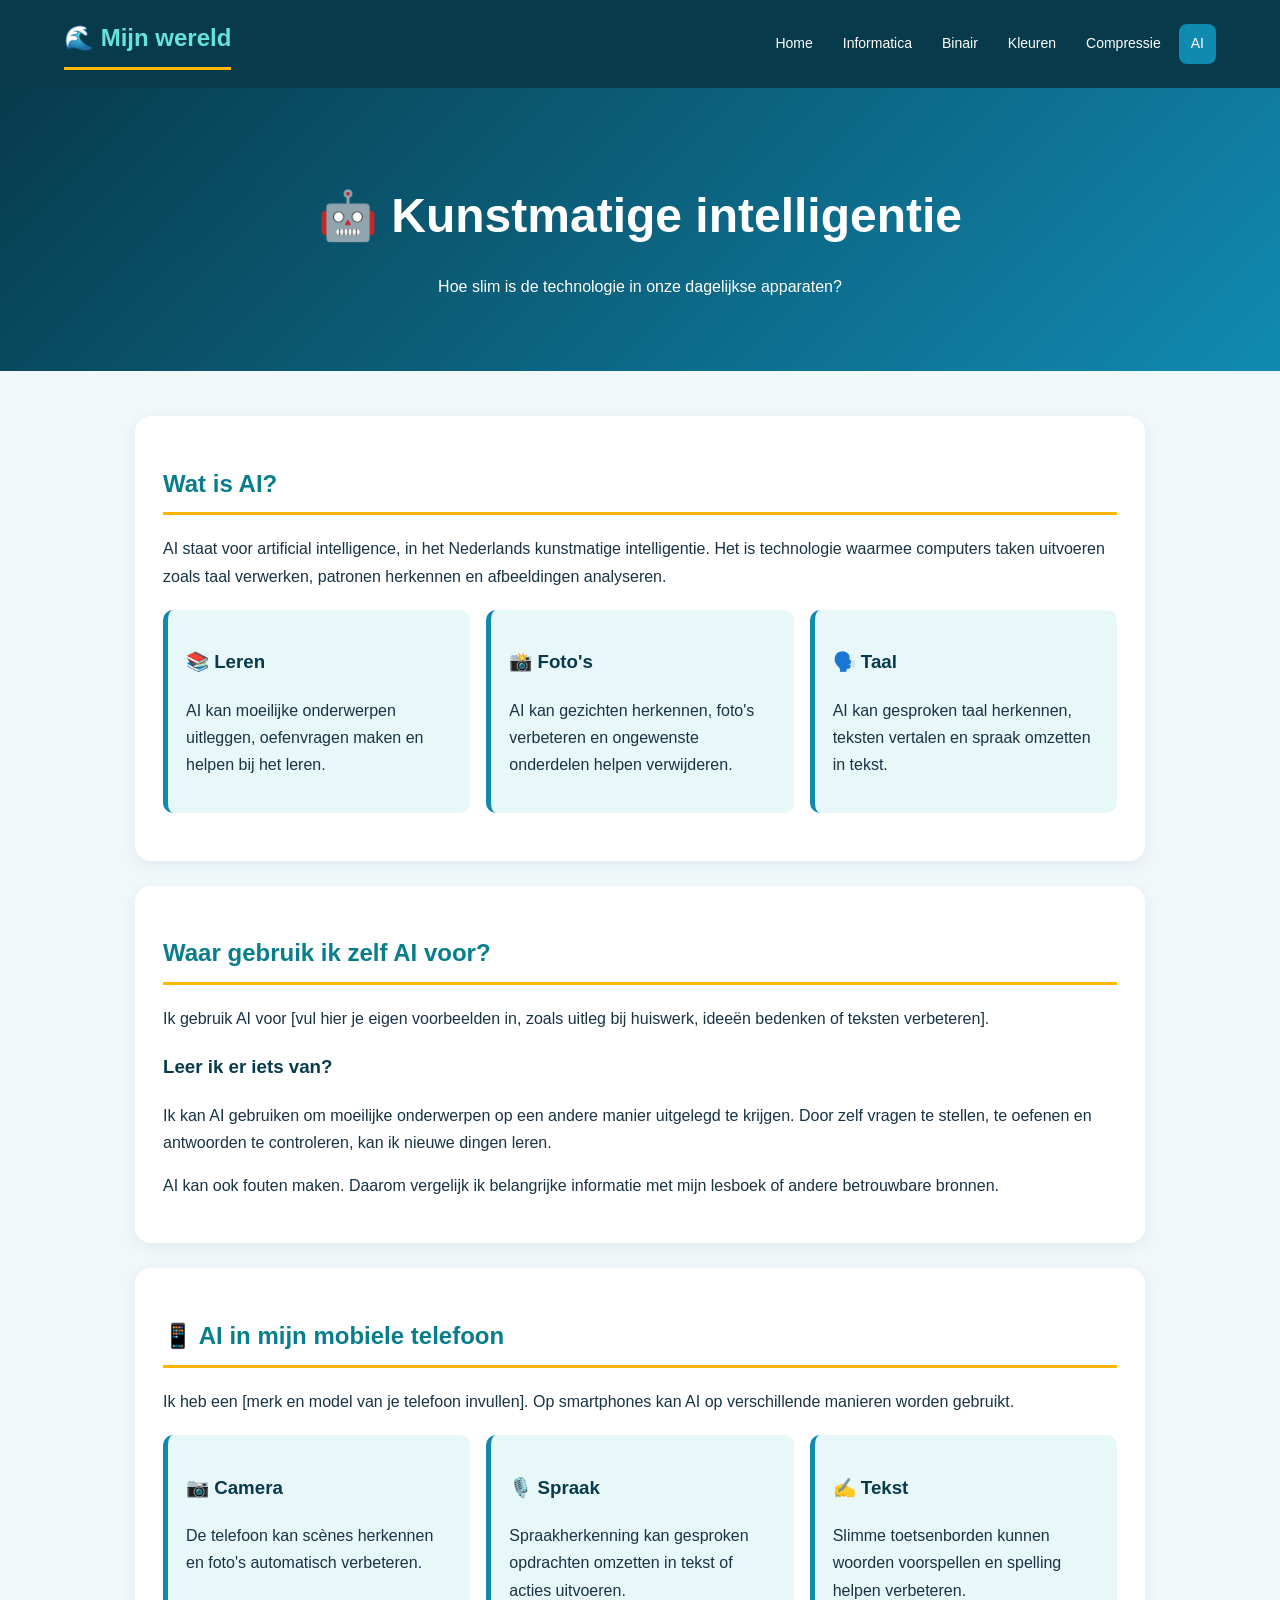
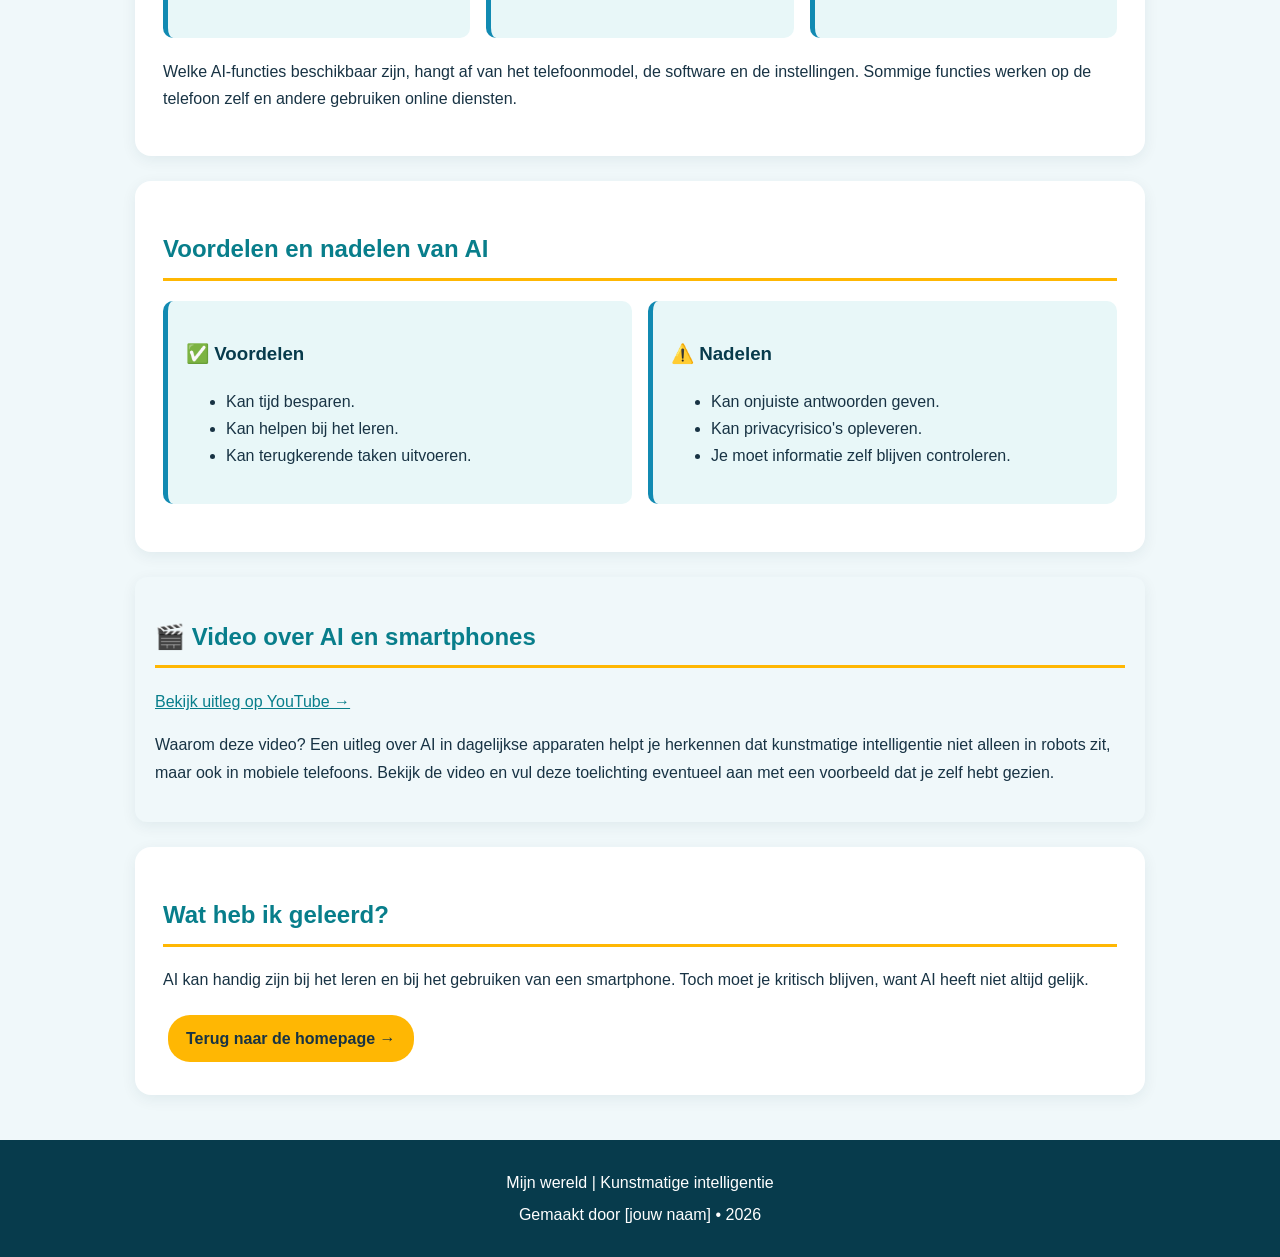
==== ai.html @ 595b7eab "jaa" ====
<!DOCTYPE html>
<html lang="nl">
<head>
    <meta charset="UTF-8">
    <meta name="viewport" content="width=device-width, initial-scale=1.0">
    <title>AI | Mijn wereld</title>
    <link rel="stylesheet" href="opmaak.css">
</head>
<body>
    <header>
        <h2>🌊 Mijn wereld</h2>
        <nav>
            <a href="index.html">Home</a>
            <a href="invoer.html">Informatica</a>
            <a href="binairstelsel.html">Binair</a>
            <a href="kleurmodellen.html">Kleuren</a>
            <a href="compressie.html">Compressie</a>
            <a class="actief" href="ai.html">AI</a>
        </nav>
    </header>

    <div class="hero">
        <h1>🤖 Kunstmatige intelligentie</h1>
        <p>Hoe slim is de technologie in onze dagelijkse apparaten?</p>
    </div>

    <main>
        <section>
            <h2>Wat is AI?</h2>
            <p>
                AI staat voor artificial intelligence, in het Nederlands
                kunstmatige intelligentie. Het is technologie waarmee
                computers taken uitvoeren zoals taal verwerken,
                patronen herkennen en afbeeldingen analyseren.
            </p>

            <div class="kaarten">
                <div class="kaart">
                    <h3>📚 Leren</h3>
                    <p>
                        AI kan moeilijke onderwerpen uitleggen,
                        oefenvragen maken en helpen bij het leren.
                    </p>
                </div>

                <div class="kaart">
                    <h3>📸 Foto's</h3>
                    <p>
                        AI kan gezichten herkennen, foto's verbeteren
                        en ongewenste onderdelen helpen verwijderen.
                    </p>
                </div>

                <div class="kaart">
                    <h3>🗣️ Taal</h3>
                    <p>
                        AI kan gesproken taal herkennen, teksten vertalen
                        en spraak omzetten in tekst.
                    </p>
                </div>
            </div>
        </section>

        <section>
            <h2>Waar gebruik ik zelf AI voor?</h2>

            <!-- Vul dit onderdeel aan met je eigen ervaringen -->
            <p>
                Ik gebruik AI voor [vul hier je eigen voorbeelden in,
                zoals uitleg bij huiswerk, ideeën bedenken of teksten verbeteren].
            </p>

            <h3>Leer ik er iets van?</h3>
            <p>
                Ik kan AI gebruiken om moeilijke onderwerpen op een
                andere manier uitgelegd te krijgen. Door zelf vragen
                te stellen, te oefenen en antwoorden te controleren,
                kan ik nieuwe dingen leren.
            </p>
            <p>
                AI kan ook fouten maken. Daarom vergelijk ik belangrijke
                informatie met mijn lesboek of andere betrouwbare bronnen.
            </p>
        </section>

        <section>
            <h2>📱 AI in mijn mobiele telefoon</h2>

            <!-- Vul hier het echte merk en model in -->
            <p>
                Ik heb een [merk en model van je telefoon invullen].
                Op smartphones kan AI op verschillende manieren worden
                gebruikt.
            </p>

            <div class="kaarten">
                <div class="kaart">
                    <h3>📷 Camera</h3>
                    <p>
                        De telefoon kan scènes herkennen en foto's
                        automatisch verbeteren.
                    </p>
                </div>

                <div class="kaart">
                    <h3>🎙️ Spraak</h3>
                    <p>
                        Spraakherkenning kan gesproken opdrachten
                        omzetten in tekst of acties uitvoeren.
                    </p>
                </div>

                <div class="kaart">
                    <h3>✍️ Tekst</h3>
                    <p>
                        Slimme toetsenborden kunnen woorden voorspellen
                        en spelling helpen verbeteren.
                    </p>
                </div>
            </div>

            <p>
                Welke AI-functies beschikbaar zijn, hangt af van het
                telefoonmodel, de software en de instellingen.
                Sommige functies werken op de telefoon zelf en andere
                gebruiken online diensten.
            </p>
        </section>

        <section>
            <h2>Voordelen en nadelen van AI</h2>

            <div class="kaarten">
                <div class="kaart">
                    <h3>✅ Voordelen</h3>
                    <ul>
                        <li>Kan tijd besparen.</li>
                        <li>Kan helpen bij het leren.</li>
                        <li>Kan terugkerende taken uitvoeren.</li>
                    </ul>
                </div>

                <div class="kaart">
                    <h3>⚠️ Nadelen</h3>
                    <ul>
                        <li>Kan onjuiste antwoorden geven.</li>
                        <li>Kan privacyrisico's opleveren.</li>
                        <li>Je moet informatie zelf blijven controleren.</li>
                    </ul>
                </div>
            </div>
        </section>

        <section class="video">
            <h2>🎬 Video over AI en smartphones</h2>
            <a href="https://www.youtube.com/results?search_query=kunstmatige+intelligentie+AI+smartphone+uitleg+Nederlands"
               target="_blank" rel="noopener noreferrer">
                Bekijk uitleg op YouTube →
            </a>
            <p>
                Waarom deze video? Een uitleg over AI in dagelijkse
                apparaten helpt je herkennen dat kunstmatige intelligentie
                niet alleen in robots zit, maar ook in mobiele telefoons.
                Bekijk de video en vul deze toelichting eventueel aan
                met een voorbeeld dat je zelf hebt gezien.
            </p>
        </section>

        <section>
            <h2>Wat heb ik geleerd?</h2>
            <p>
                AI kan handig zijn bij het leren en bij het gebruiken
                van een smartphone. Toch moet je kritisch blijven,
                want AI heeft niet altijd gelijk.
            </p>
            <a class="knop" href="index.html">Terug naar de homepage →</a>
        </section>
    </main>

    <footer>
        <p>Mijn wereld | Kunstmatige intelligentie</p>
        <p>Gemaakt door [jouw naam] • 2026</p>
    </footer>
</body>
</html>
---- opmaak.css ----
* {
    box-sizing: border-box;
    scroll-behavior: smooth;
}

body {
    margin: 0;
    font-family: Arial, Helvetica, sans-serif;
    background: #f0f8fa;
    color: #183344;
    line-height: 1.7;
}

/* Het menu bovenaan iedere pagina */
header {
    background: #073b4c;
    color: white;
    padding: 18px 5%;
    display: flex;
    justify-content: space-between;
    align-items: center;
    flex-wrap: wrap;
    gap: 15px;
}

header h2 {
    color: #66e3dc;
    margin: 0;
}

nav {
    display: flex;
    flex-wrap: wrap;
    gap: 6px;
}

nav a {
    color: white;
    text-decoration: none;
    padding: 8px 12px;
    border-radius: 8px;
    font-size: 14px;
}

/* Een kleurverandering wanneer je over een menu-item gaat */
nav a:hover,
nav a.actief {
    background: #118ab2;
}

/* De grote titel bovenaan een pagina */
.hero {
    background: linear-gradient(135deg, #073b4c, #118ab2);
    color: white;
    text-align: center;
    padding: 55px 20px;
}

.hero h1 {
    font-size: clamp(30px, 5vw, 48px);
    margin-bottom: 10px;
}

/* De hoofdinhoud blijft netjes in het midden */
main {
    max-width: 1050px;
    margin: auto;
    padding: 20px;
}

/* Witte vlakken voor de verschillende onderdelen */
section {
    background: white;
    padding: 28px;
    margin: 25px 0;
    border-radius: 16px;
    box-shadow: 0 4px 15px #073b4c12;
}

h2 {
    color: #087e8b;
    border-bottom: 3px solid #ffb703;
    padding-bottom: 8px;
}

h3 {
    color: #073b4c;
}

/* Afbeeldingen passen zich aan de beschikbare ruimte aan */
.afbeelding {
    display: block;
    width: 100%;
    max-height: 430px;
    object-fit: cover;
    border-radius: 12px;
    margin: 18px 0;
}

/* Kaarten voor voorbeelden en begrippen */
.kaarten {
    display: grid;
    grid-template-columns: repeat(auto-fit, minmax(210px, 1fr));
    gap: 16px;
    margin: 20px 0;
}

.kaart {
    background: #e8f7f8;
    padding: 18px;
    border-left: 5px solid #118ab2;
    border-radius: 10px;
}

/* Knoppen en gewone links */
.knop {
    display: inline-block;
    background: #ffb703;
    color: #183344;
    padding: 10px 18px;
    border-radius: 22px;
    text-decoration: none;
    font-weight: bold;
    margin: 5px;
}

.knop:hover {
    background: #ffd166;
}

a {
    color: #087e8b;
}

.video {
    background: #f0f8fa;
    padding: 20px;
    border-radius: 12px;
    margin-top: 25px;
}

/* Video's passen zich aan aan het scherm */
iframe {
    display: block;
    width: 100%;
    aspect-ratio: 16 / 9;
    border: 0;
    border-radius: 10px;
    margin: 15px 0;
}

/* Voorbeeldkleuren bij de pagina over kleurmodellen */
.kleuren {
    display: grid;
    grid-template-columns: repeat(3, 1fr);
    gap: 10px;
    text-align: center;
}

.kleur {
    color: white;
    padding: 22px 5px;
    border-radius: 10px;
    font-weight: bold;
}

.rood { background: #f00; }
.groen { background: #00a83b; }
.blauw { background: #05f; }

/* Onderaan iedere pagina */
footer {
    background: #073b4c;
    color: white;
    text-align: center;
    padding: 24px;
}

footer p {
    margin: 5px;
}

/* Kleine schermen, zoals mobiele telefoons */
@media (max-width: 600px) {
    header {
        justify-content: center;
        text-align: center;
    }

    nav {
        justify-content: center;
    }

    section {
        padding: 20px;
    }

    .kleuren {
        grid-template-columns: 1fr;
    }
}
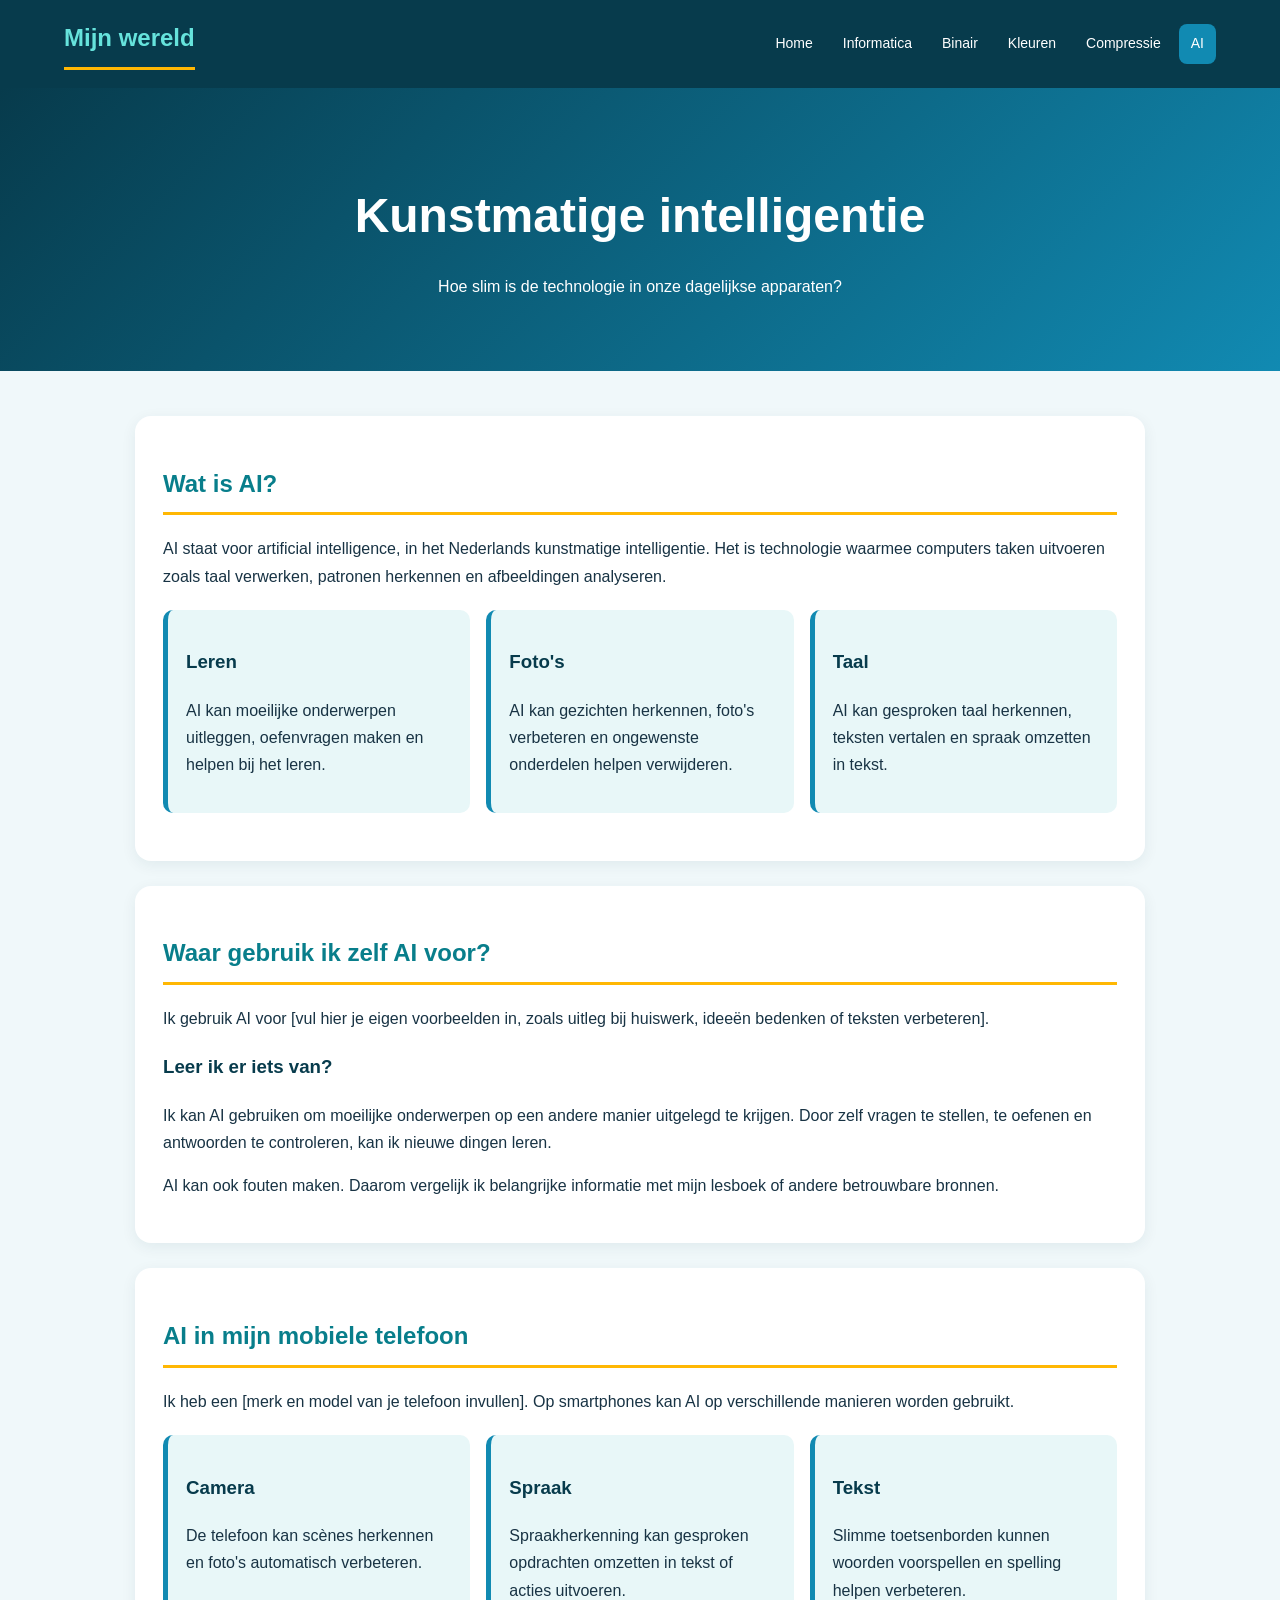
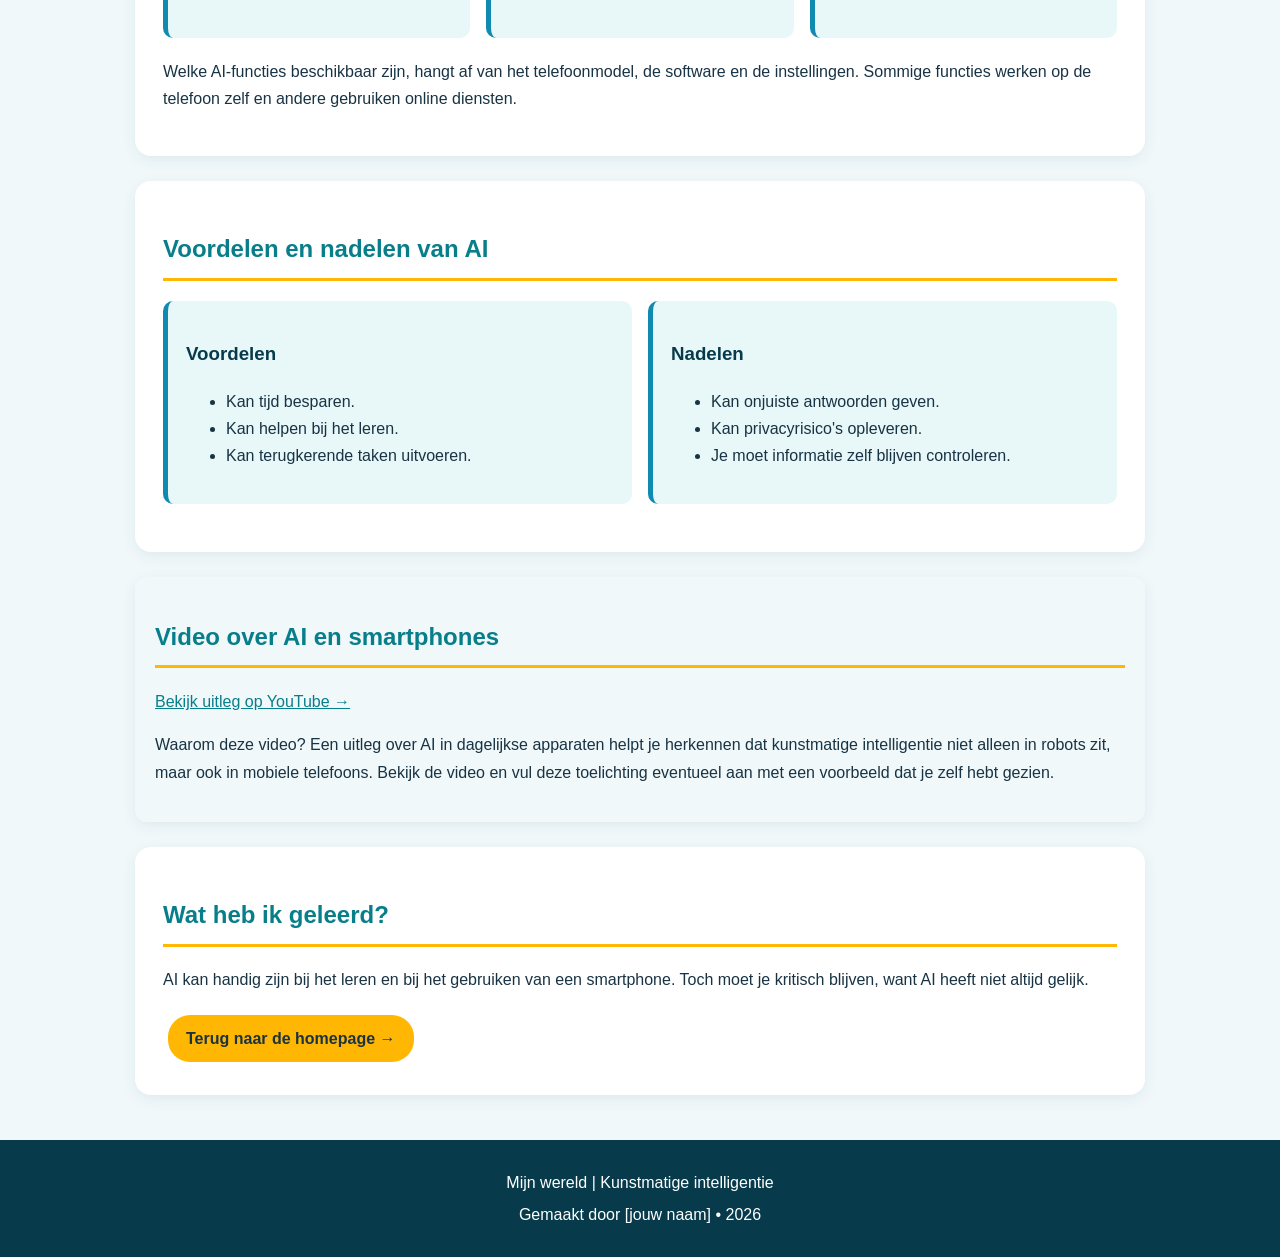
==== commit 0d59a806: "j" ====
--- a/ai.html
+++ b/ai.html
@@ -8,7 +8,7 @@
 </head>
 <body>
     <header>
-        <h2>🌊 Mijn wereld</h2>
+        <h2> Mijn wereld</h2>
         <nav>
             <a href="index.html">Home</a>
             <a href="invoer.html">Informatica</a>
@@ -20,7 +20,7 @@
     </header>
 
     <div class="hero">
-        <h1>🤖 Kunstmatige intelligentie</h1>
+        <h1> Kunstmatige intelligentie</h1>
         <p>Hoe slim is de technologie in onze dagelijkse apparaten?</p>
     </div>
 
@@ -36,7 +36,7 @@
 
             <div class="kaarten">
                 <div class="kaart">
-                    <h3>📚 Leren</h3>
+                    <h3> Leren</h3>
                     <p>
                         AI kan moeilijke onderwerpen uitleggen,
                         oefenvragen maken en helpen bij het leren.
@@ -44,7 +44,7 @@
                 </div>
 
                 <div class="kaart">
-                    <h3>📸 Foto's</h3>
+                    <h3> Foto's</h3>
                     <p>
                         AI kan gezichten herkennen, foto's verbeteren
                         en ongewenste onderdelen helpen verwijderen.
@@ -52,7 +52,7 @@
                 </div>
 
                 <div class="kaart">
-                    <h3>🗣️ Taal</h3>
+                    <h3> Taal</h3>
                     <p>
                         AI kan gesproken taal herkennen, teksten vertalen
                         en spraak omzetten in tekst.
@@ -84,7 +84,7 @@
         </section>
 
         <section>
-            <h2>📱 AI in mijn mobiele telefoon</h2>
+            <h2> AI in mijn mobiele telefoon</h2>
 
             <!-- Vul hier het echte merk en model in -->
             <p>
@@ -95,7 +95,7 @@
 
             <div class="kaarten">
                 <div class="kaart">
-                    <h3>📷 Camera</h3>
+                    <h3> Camera</h3>
                     <p>
                         De telefoon kan scènes herkennen en foto's
                         automatisch verbeteren.
@@ -103,7 +103,7 @@
                 </div>
 
                 <div class="kaart">
-                    <h3>🎙️ Spraak</h3>
+                    <h3> Spraak</h3>
                     <p>
                         Spraakherkenning kan gesproken opdrachten
                         omzetten in tekst of acties uitvoeren.
@@ -111,7 +111,7 @@
                 </div>
 
                 <div class="kaart">
-                    <h3>✍️ Tekst</h3>
+                    <h3> Tekst</h3>
                     <p>
                         Slimme toetsenborden kunnen woorden voorspellen
                         en spelling helpen verbeteren.
@@ -132,7 +132,7 @@
 
             <div class="kaarten">
                 <div class="kaart">
-                    <h3>✅ Voordelen</h3>
+                    <h3> Voordelen</h3>
                     <ul>
                         <li>Kan tijd besparen.</li>
                         <li>Kan helpen bij het leren.</li>
@@ -141,7 +141,7 @@
                 </div>
 
                 <div class="kaart">
-                    <h3>⚠️ Nadelen</h3>
+                    <h3> Nadelen</h3>
                     <ul>
                         <li>Kan onjuiste antwoorden geven.</li>
                         <li>Kan privacyrisico's opleveren.</li>
@@ -152,7 +152,7 @@
         </section>
 
         <section class="video">
-            <h2>🎬 Video over AI en smartphones</h2>
+            <h2> Video over AI en smartphones</h2>
             <a href="https://www.youtube.com/results?search_query=kunstmatige+intelligentie+AI+smartphone+uitleg+Nederlands"
                target="_blank" rel="noopener noreferrer">
                 Bekijk uitleg op YouTube →
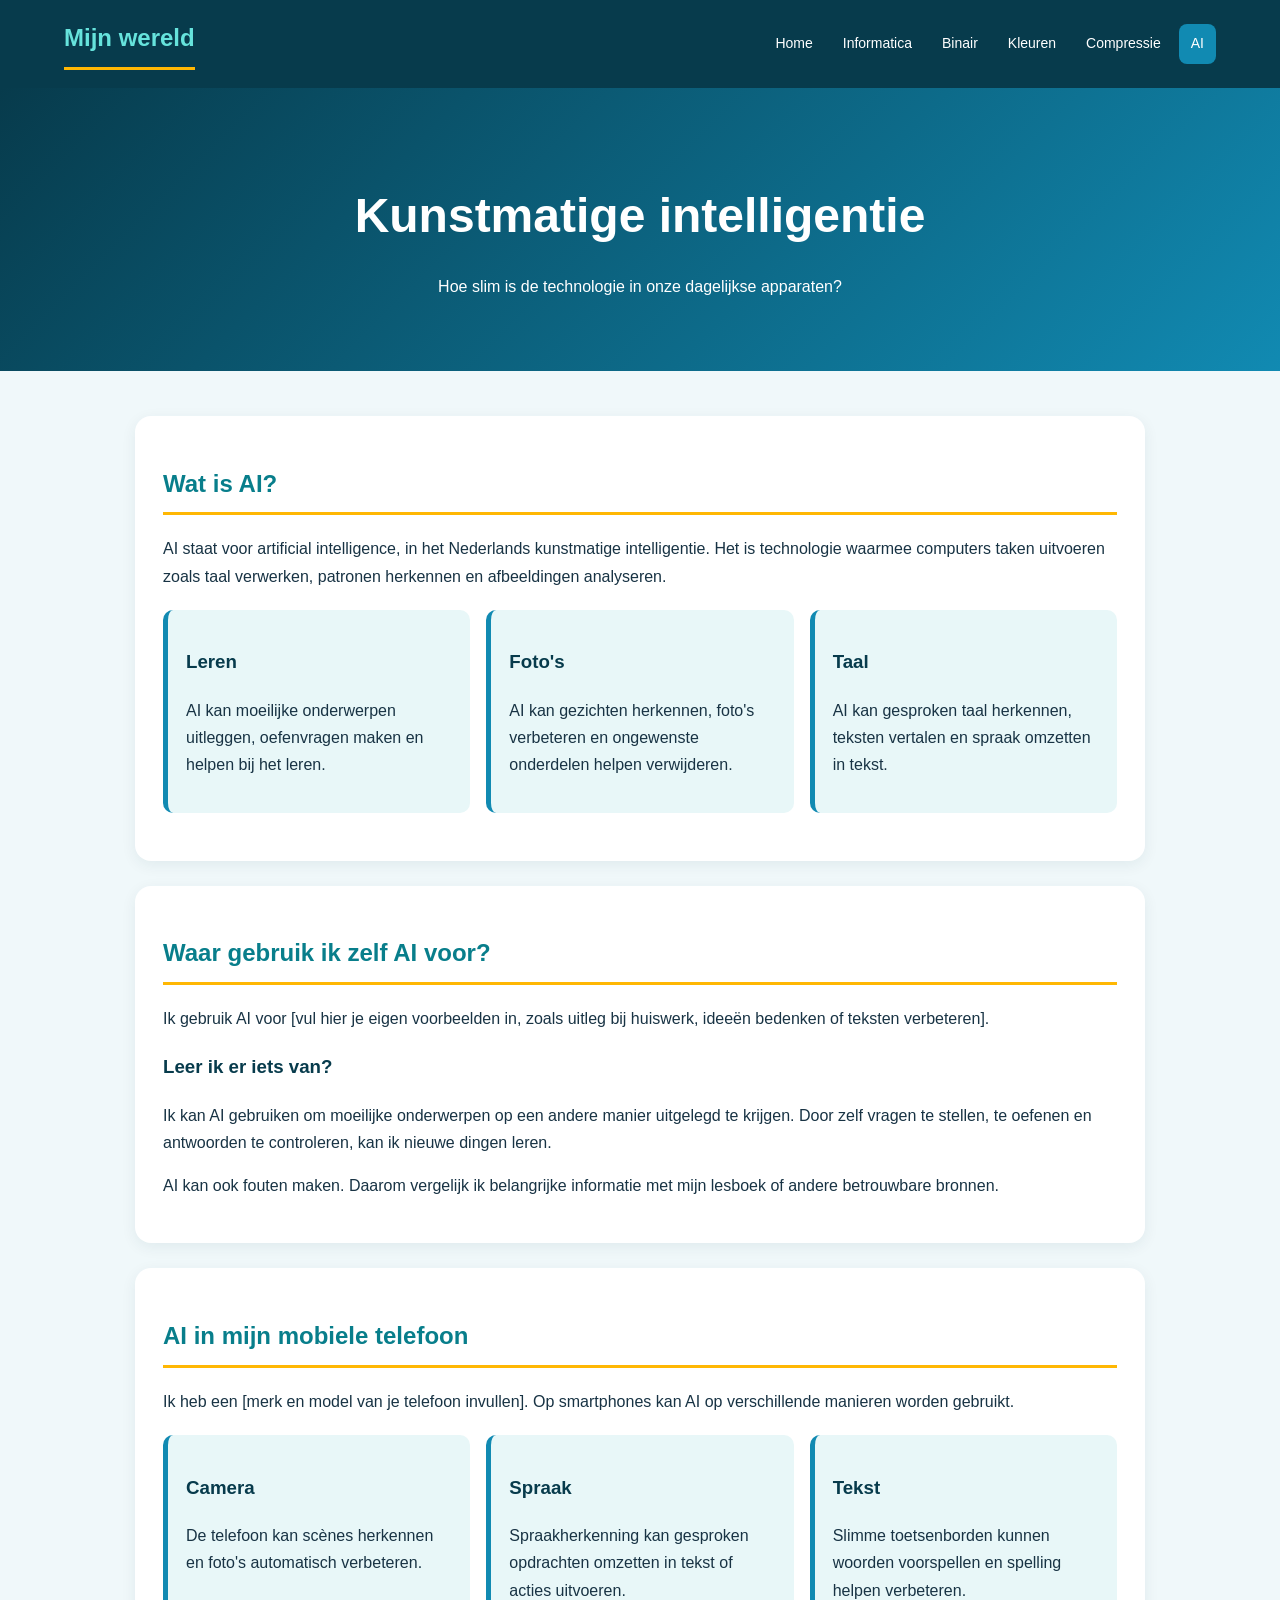
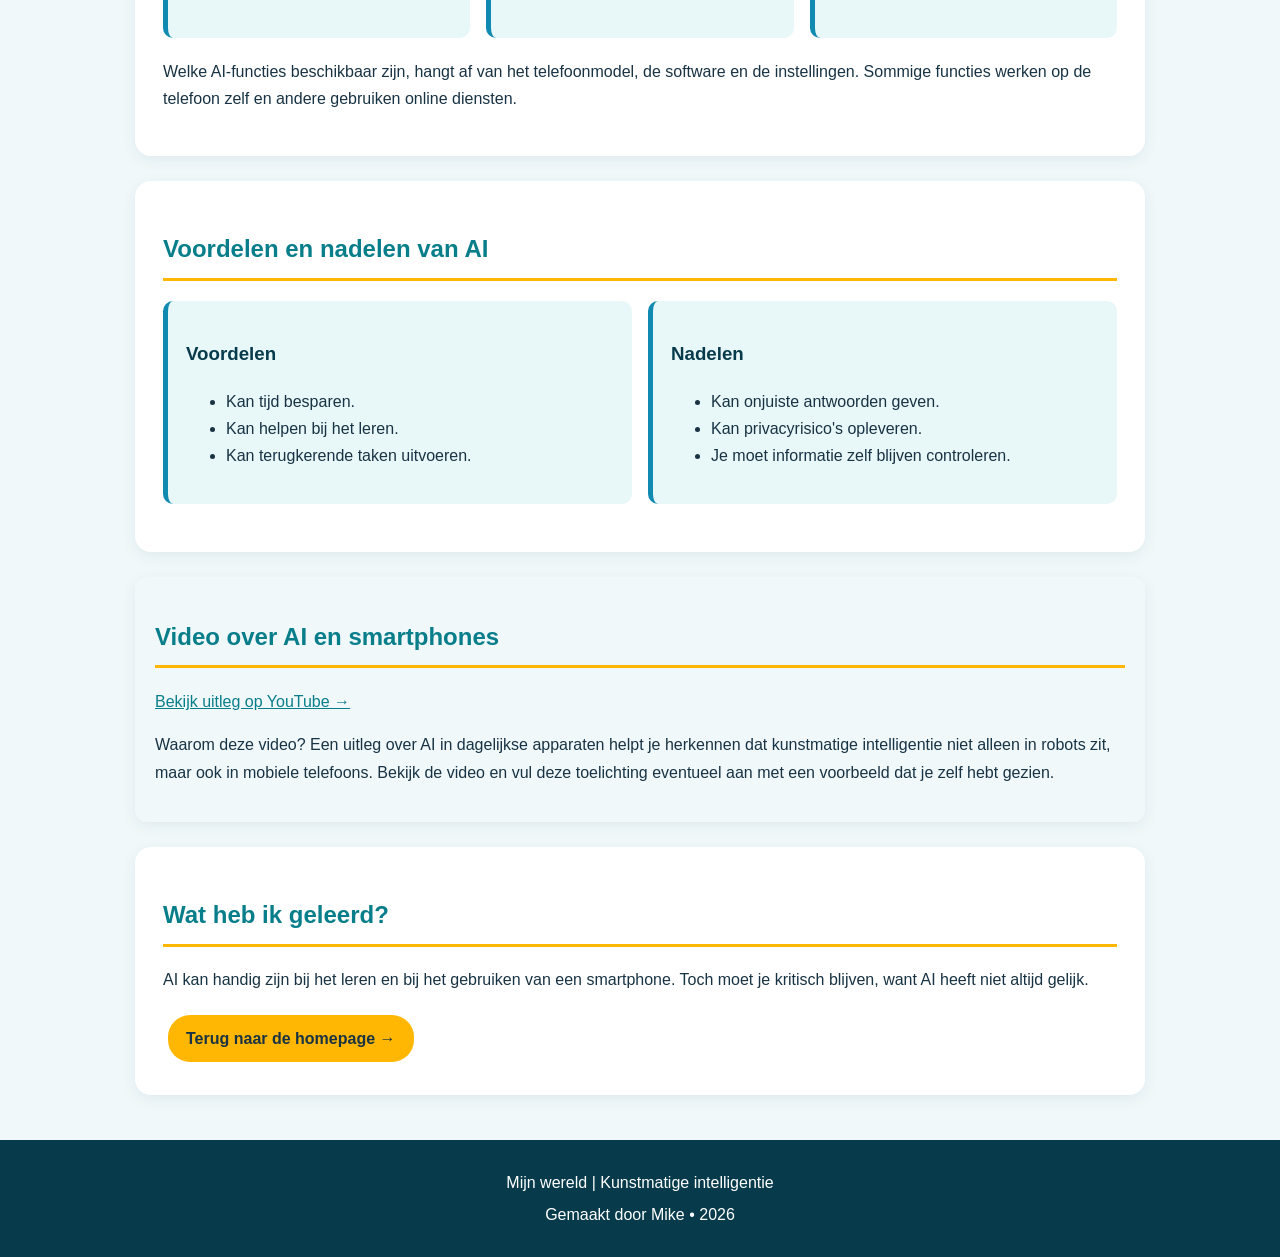
==== commit 6ec39e43: "j" ====
--- a/ai.html
+++ b/ai.html
@@ -179,7 +179,7 @@
 
     <footer>
         <p>Mijn wereld | Kunstmatige intelligentie</p>
-        <p>Gemaakt door [jouw naam] • 2026</p>
+        <p>Gemaakt door Mike • 2026</p>
     </footer>
 </body>
 </html>
